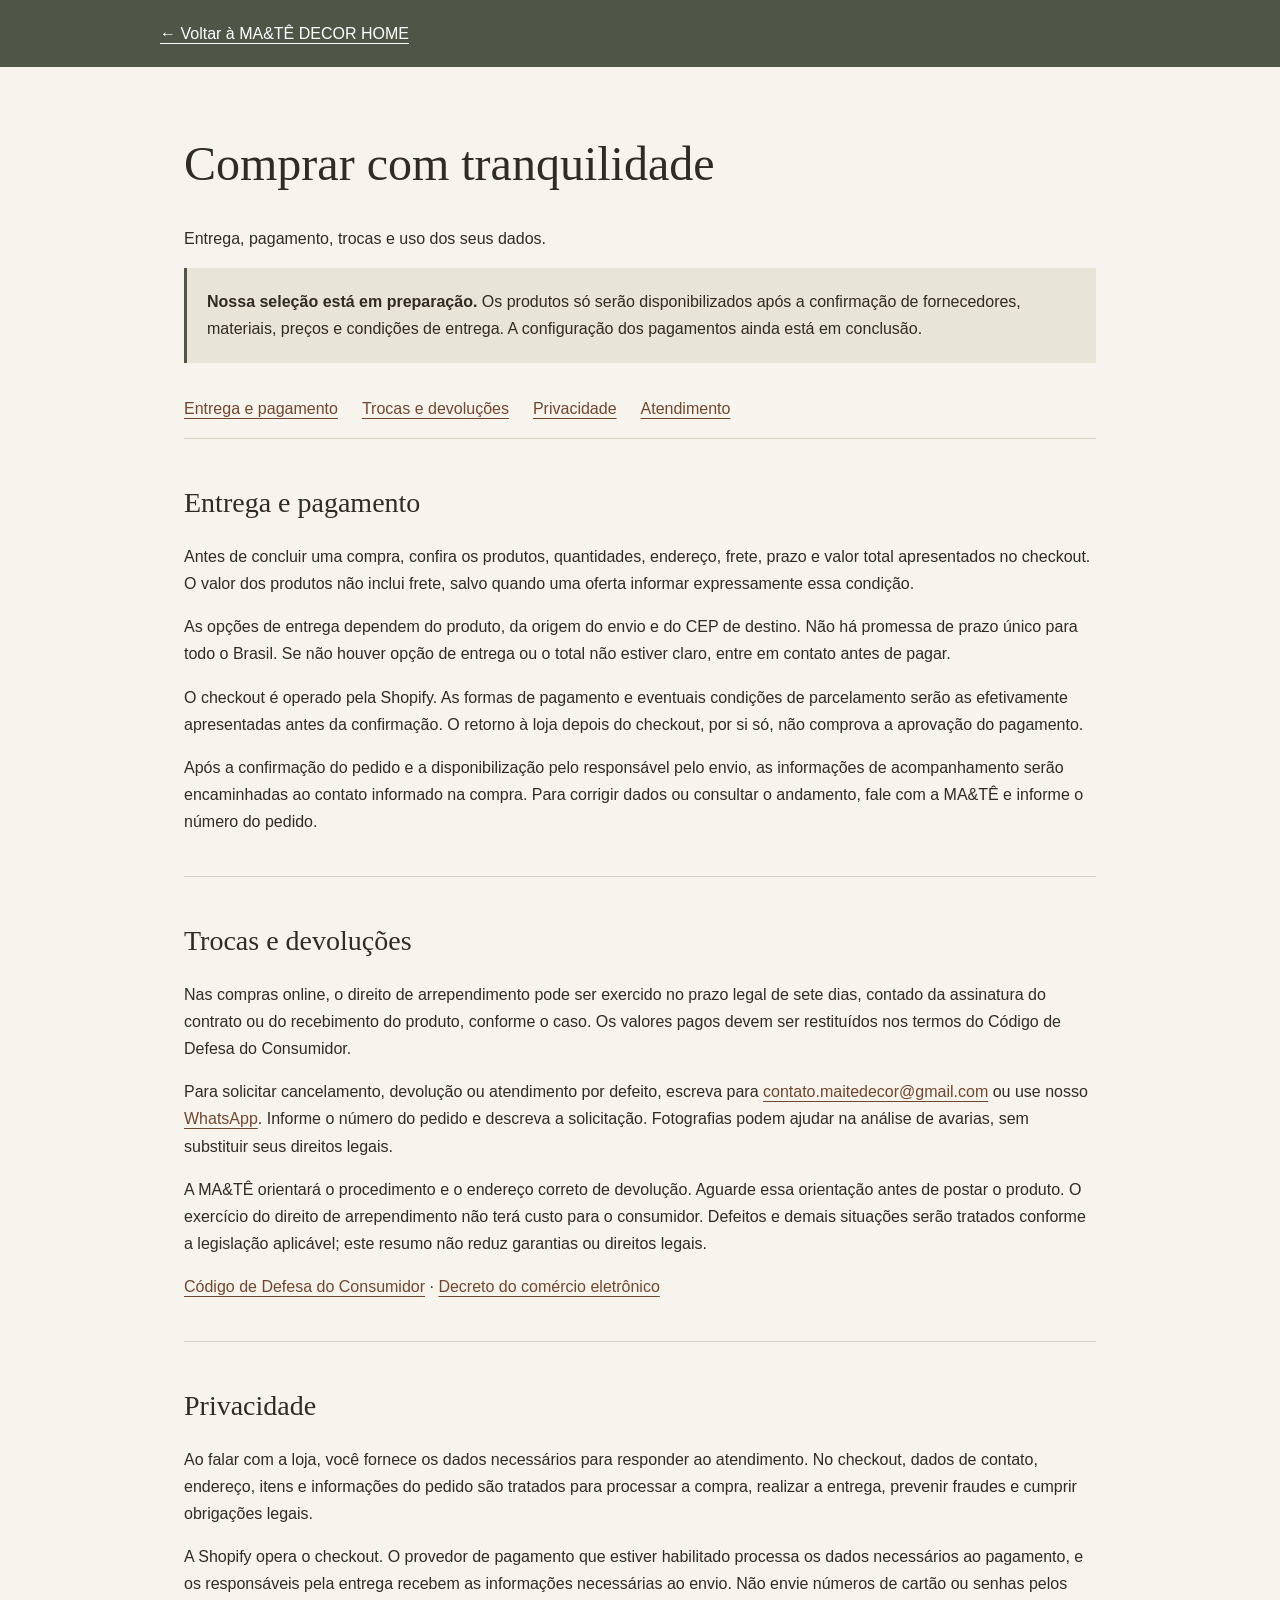
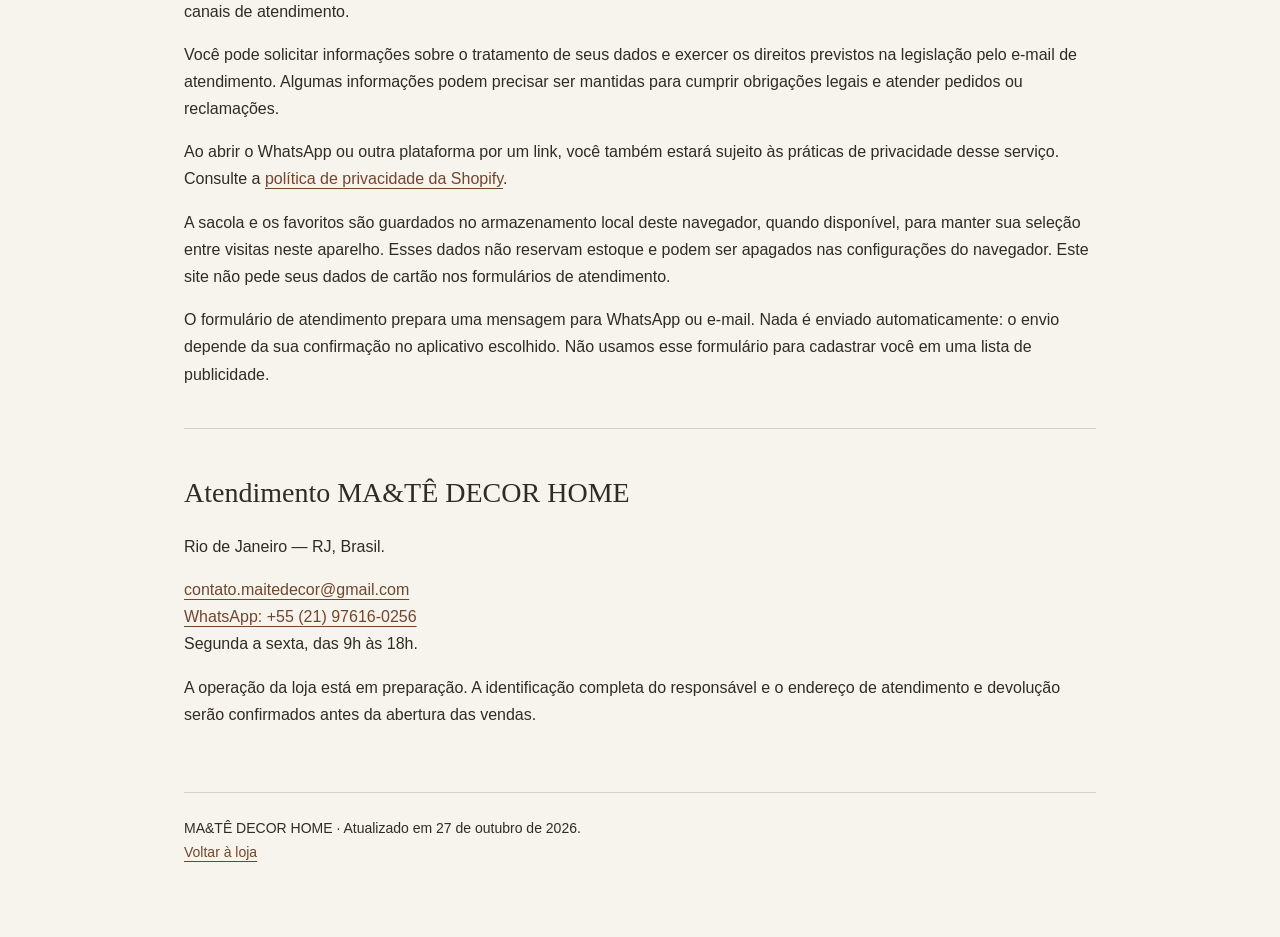
==== politicas/index.html @ 67cb6aa8 "Complete storefront navigation, product details and persistent shopping flows" ====
<!doctype html>
<html lang="pt-BR">
<head>
  <meta charset="utf-8"><meta name="viewport" content="width=device-width, initial-scale=1">
  <title>Entrega, trocas e privacidade | MA&TÊ DECOR HOME</title>
  <meta name="description" content="Informações de compra, entrega, devolução, privacidade e atendimento da MA&TÊ DECOR HOME.">
  <link rel="canonical" href="https://maitedecor.com.br/politicas/">
  <style>
    :root{color-scheme:light}*{box-sizing:border-box}body{margin:0;background:#f7f4ed;color:#302b23;font:16px/1.7 Arial,sans-serif}header{background:#4f5547;color:#fff;padding:20px max(24px,calc((100% - 960px)/2))}header a{color:inherit}main{max-width:960px;margin:auto;padding:36px 24px 72px}h1,h2{font-family:Georgia,serif;font-weight:400;line-height:1.2}h1{font-size:clamp(32px,6vw,48px)}h2{font-size:28px}a{color:#71462e;text-underline-offset:4px}a:focus-visible{outline:3px solid #71462e;outline-offset:4px}nav{display:flex;flex-wrap:wrap;gap:12px 24px;padding:16px 0}section{border-top:1px solid #d7d0c3;padding:24px 0;scroll-margin-top:24px}.notice{background:#e9e4d8;padding:20px;border-left:3px solid #4f5547}footer{border-top:1px solid #d7d0c3;margin-top:24px;padding-top:24px;font-size:14px}@media(max-width:480px){main{padding:24px 20px 48px}nav{display:grid;gap:10px}}
  </style>
</head>
<body>
  <header><a href="/">← Voltar à MA&TÊ DECOR HOME</a></header>
  <main>
    <h1>Comprar com tranquilidade</h1>
    <p>Entrega, pagamento, trocas e uso dos seus dados.</p>
    <p class="notice"><strong>Nossa seleção está em preparação.</strong> Os produtos só serão disponibilizados após a confirmação de fornecedores, materiais, preços e condições de entrega. A configuração dos pagamentos ainda está em conclusão.</p>
    <nav aria-label="Seções das políticas"><a href="#entrega">Entrega e pagamento</a><a href="#trocas">Trocas e devoluções</a><a href="#privacidade">Privacidade</a><a href="#atendimento">Atendimento</a></nav>
    <section id="entrega">
      <h2>Entrega e pagamento</h2>
      <p>Antes de concluir uma compra, confira os produtos, quantidades, endereço, frete, prazo e valor total apresentados no checkout. O valor dos produtos não inclui frete, salvo quando uma oferta informar expressamente essa condição.</p>
      <p>As opções de entrega dependem do produto, da origem do envio e do CEP de destino. Não há promessa de prazo único para todo o Brasil. Se não houver opção de entrega ou o total não estiver claro, entre em contato antes de pagar.</p>
      <p>O checkout é operado pela Shopify. As formas de pagamento e eventuais condições de parcelamento serão as efetivamente apresentadas antes da confirmação. O retorno à loja depois do checkout, por si só, não comprova a aprovação do pagamento.</p>
      <p>Após a confirmação do pedido e a disponibilização pelo responsável pelo envio, as informações de acompanhamento serão encaminhadas ao contato informado na compra. Para corrigir dados ou consultar o andamento, fale com a MA&TÊ e informe o número do pedido.</p>
    </section>
    <section id="trocas">
      <h2>Trocas e devoluções</h2>
      <p>Nas compras online, o direito de arrependimento pode ser exercido no prazo legal de sete dias, contado da assinatura do contrato ou do recebimento do produto, conforme o caso. Os valores pagos devem ser restituídos nos termos do Código de Defesa do Consumidor.</p>
      <p>Para solicitar cancelamento, devolução ou atendimento por defeito, escreva para <a href="mailto:contato.maitedecor@gmail.com">contato.maitedecor@gmail.com</a> ou use nosso <a href="https://wa.me/5521976160256">WhatsApp</a>. Informe o número do pedido e descreva a solicitação. Fotografias podem ajudar na análise de avarias, sem substituir seus direitos legais.</p>
      <p>A MA&TÊ orientará o procedimento e o endereço correto de devolução. Aguarde essa orientação antes de postar o produto. O exercício do direito de arrependimento não terá custo para o consumidor. Defeitos e demais situações serão tratados conforme a legislação aplicável; este resumo não reduz garantias ou direitos legais.</p>
      <p><a href="https://www.planalto.gov.br/ccivil_03/leis/l8078compilado.htm">Código de Defesa do Consumidor</a> · <a href="https://www.planalto.gov.br/ccivil_03/_ato2011-2014/2013/decreto/d7962.htm">Decreto do comércio eletrônico</a></p>
    </section>
    <section id="privacidade">
      <h2>Privacidade</h2>
      <p>Ao falar com a loja, você fornece os dados necessários para responder ao atendimento. No checkout, dados de contato, endereço, itens e informações do pedido são tratados para processar a compra, realizar a entrega, prevenir fraudes e cumprir obrigações legais.</p>
      <p>A Shopify opera o checkout. O provedor de pagamento que estiver habilitado processa os dados necessários ao pagamento, e os responsáveis pela entrega recebem as informações necessárias ao envio. Não envie números de cartão ou senhas pelos canais de atendimento.</p>
      <p>Você pode solicitar informações sobre o tratamento de seus dados e exercer os direitos previstos na legislação pelo e-mail de atendimento. Algumas informações podem precisar ser mantidas para cumprir obrigações legais e atender pedidos ou reclamações.</p>
      <p>Ao abrir o WhatsApp ou outra plataforma por um link, você também estará sujeito às práticas de privacidade desse serviço. Consulte a <a href="https://www.shopify.com/br/legal/privacidade">política de privacidade da Shopify</a>.</p>
      <p>A sacola e os favoritos são guardados no armazenamento local deste navegador, quando disponível, para manter sua seleção entre visitas neste aparelho. Esses dados não reservam estoque e podem ser apagados nas configurações do navegador. Este site não pede seus dados de cartão nos formulários de atendimento.</p>
      <p>O formulário de atendimento prepara uma mensagem para WhatsApp ou e-mail. Nada é enviado automaticamente: o envio depende da sua confirmação no aplicativo escolhido. Não usamos esse formulário para cadastrar você em uma lista de publicidade.</p>
    </section>
    <section id="atendimento">
      <h2>Atendimento MA&TÊ DECOR HOME</h2><p>Rio de Janeiro — RJ, Brasil.</p>
      <p><a href="mailto:contato.maitedecor@gmail.com">contato.maitedecor@gmail.com</a><br><a href="https://wa.me/5521976160256">WhatsApp: +55 (21) 97616-0256</a><br>Segunda a sexta, das 9h às 18h.</p>
      <p>A operação da loja está em preparação. A identificação completa do responsável e o endereço de atendimento e devolução serão confirmados antes da abertura das vendas.</p>
    </section>
    <footer>MA&TÊ DECOR HOME · Atualizado em 27 de outubro de 2026.<br><a href="/">Voltar à loja</a></footer>
  </main>
</body>
</html>
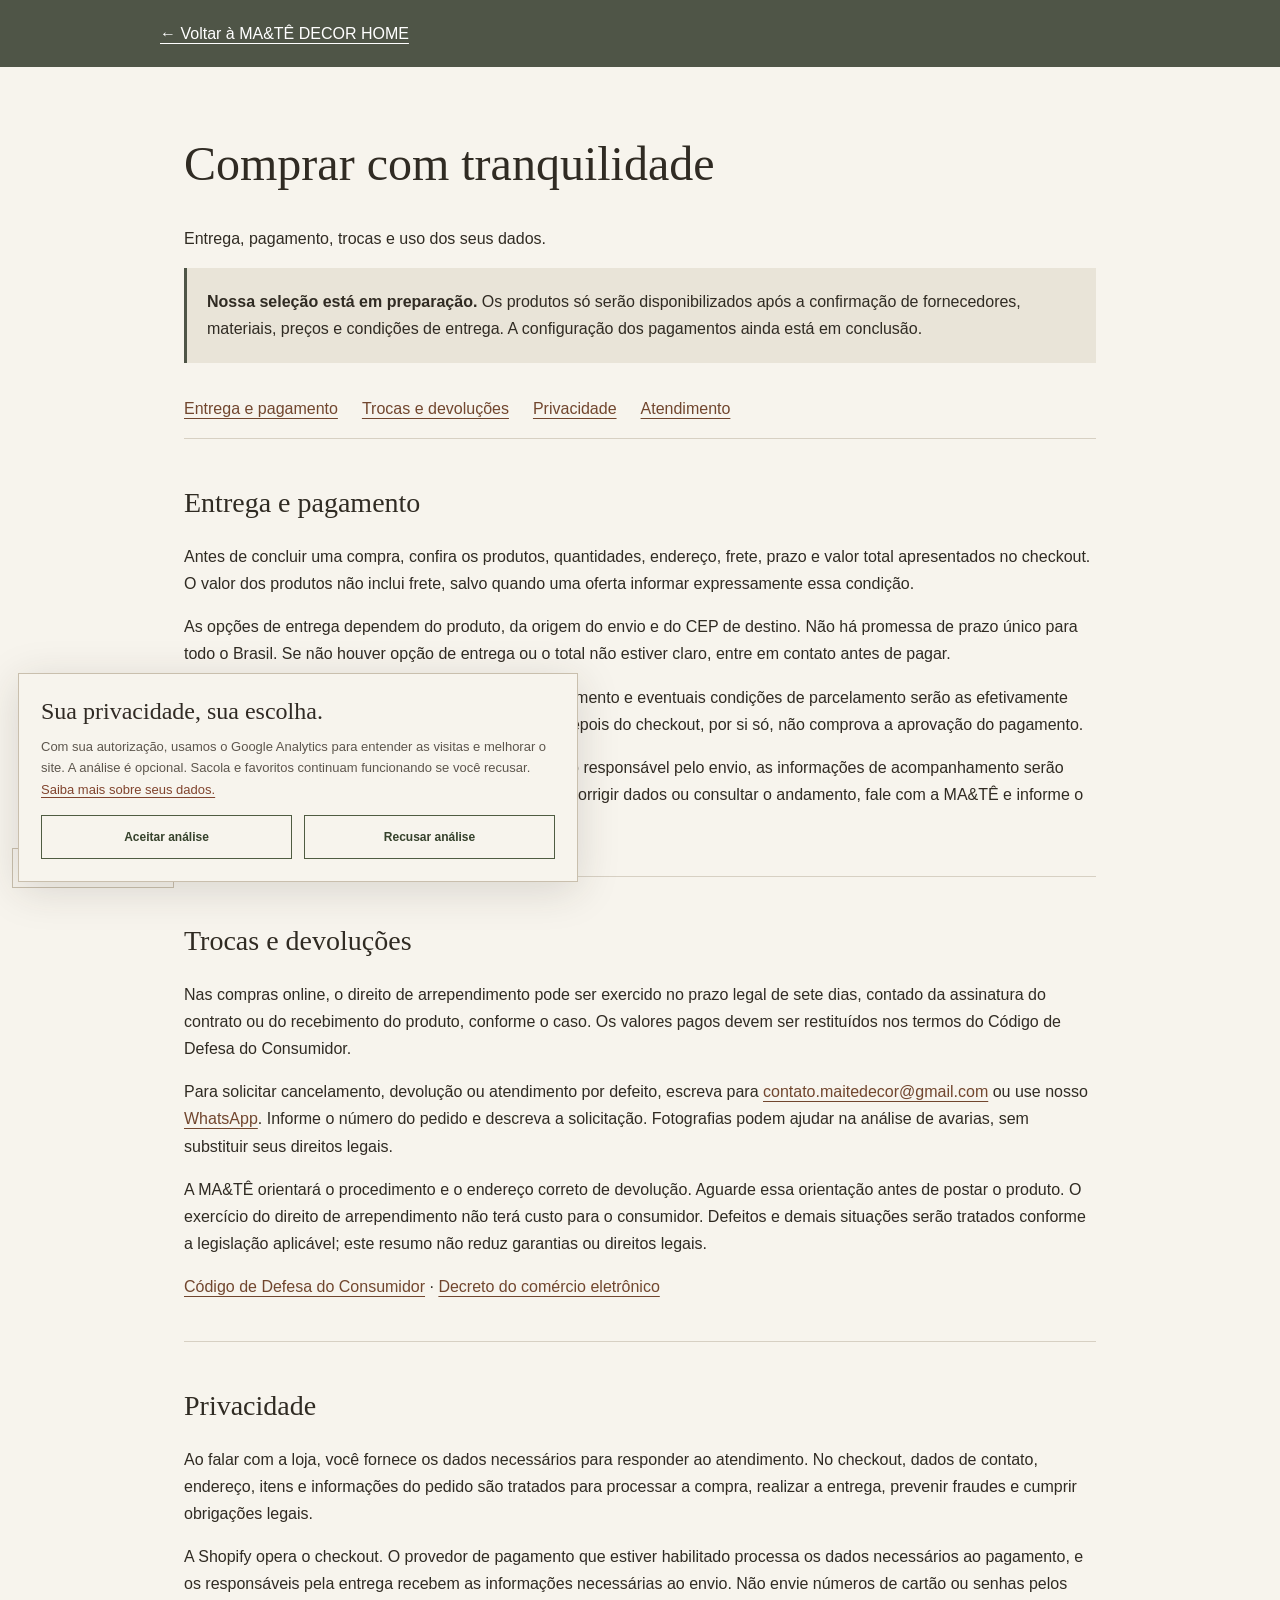
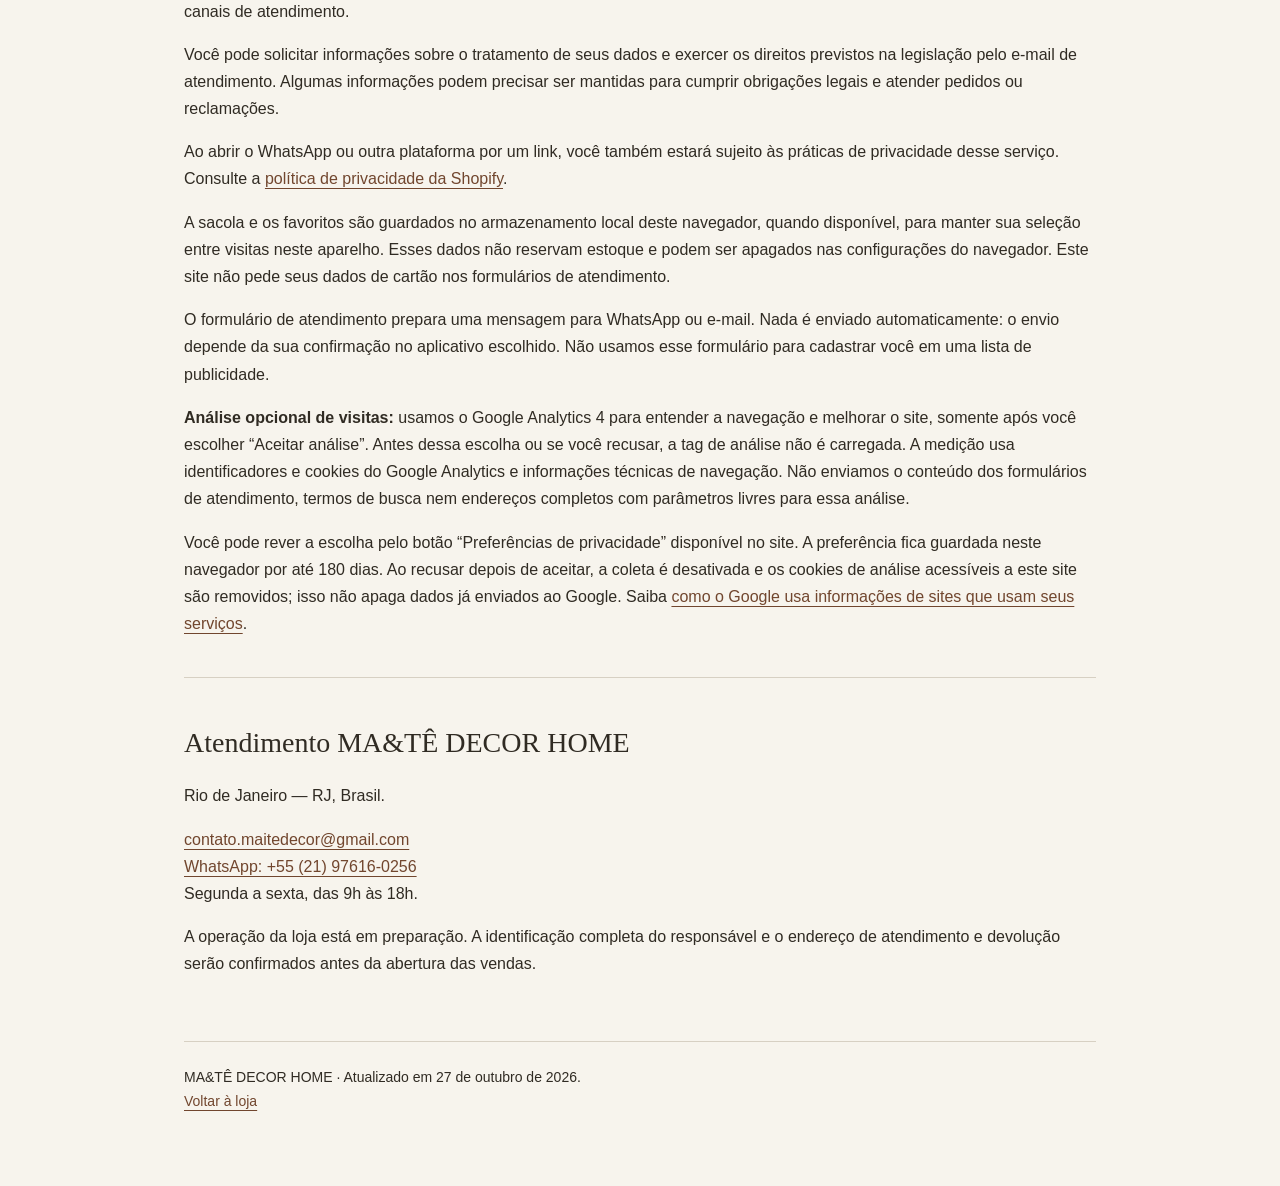
==== commit d0cb4708: "Install MAITE GA4 with opt-in analytics and privacy controls" ====
--- a/politicas/index.html
+++ b/politicas/index.html
@@ -38,6 +38,8 @@
       <p>Ao abrir o WhatsApp ou outra plataforma por um link, você também estará sujeito às práticas de privacidade desse serviço. Consulte a <a href="https://www.shopify.com/br/legal/privacidade">política de privacidade da Shopify</a>.</p>
       <p>A sacola e os favoritos são guardados no armazenamento local deste navegador, quando disponível, para manter sua seleção entre visitas neste aparelho. Esses dados não reservam estoque e podem ser apagados nas configurações do navegador. Este site não pede seus dados de cartão nos formulários de atendimento.</p>
       <p>O formulário de atendimento prepara uma mensagem para WhatsApp ou e-mail. Nada é enviado automaticamente: o envio depende da sua confirmação no aplicativo escolhido. Não usamos esse formulário para cadastrar você em uma lista de publicidade.</p>
+      <p><strong>Análise opcional de visitas:</strong> usamos o Google Analytics 4 para entender a navegação e melhorar o site, somente após você escolher “Aceitar análise”. Antes dessa escolha ou se você recusar, a tag de análise não é carregada. A medição usa identificadores e cookies do Google Analytics e informações técnicas de navegação. Não enviamos o conteúdo dos formulários de atendimento, termos de busca nem endereços completos com parâmetros livres para essa análise.</p>
+      <p>Você pode rever a escolha pelo botão “Preferências de privacidade” disponível no site. A preferência fica guardada neste navegador por até 180 dias. Ao recusar depois de aceitar, a coleta é desativada e os cookies de análise acessíveis a este site são removidos; isso não apaga dados já enviados ao Google. Saiba <a href="https://policies.google.com/technologies/partner-sites?hl=pt-BR">como o Google usa informações de sites que usam seus serviços</a>.</p>
     </section>
     <section id="atendimento">
       <h2>Atendimento MA&TÊ DECOR HOME</h2><p>Rio de Janeiro — RJ, Brasil.</p>
@@ -46,7 +48,7 @@
     </section>
     <footer>MA&TÊ DECOR HOME · Atualizado em 27 de outubro de 2026.<br><a href="/">Voltar à loja</a></footer>
   </main>
-</body>
+<script defer src="/analytics.js"></script></body>
 </html>
 
 
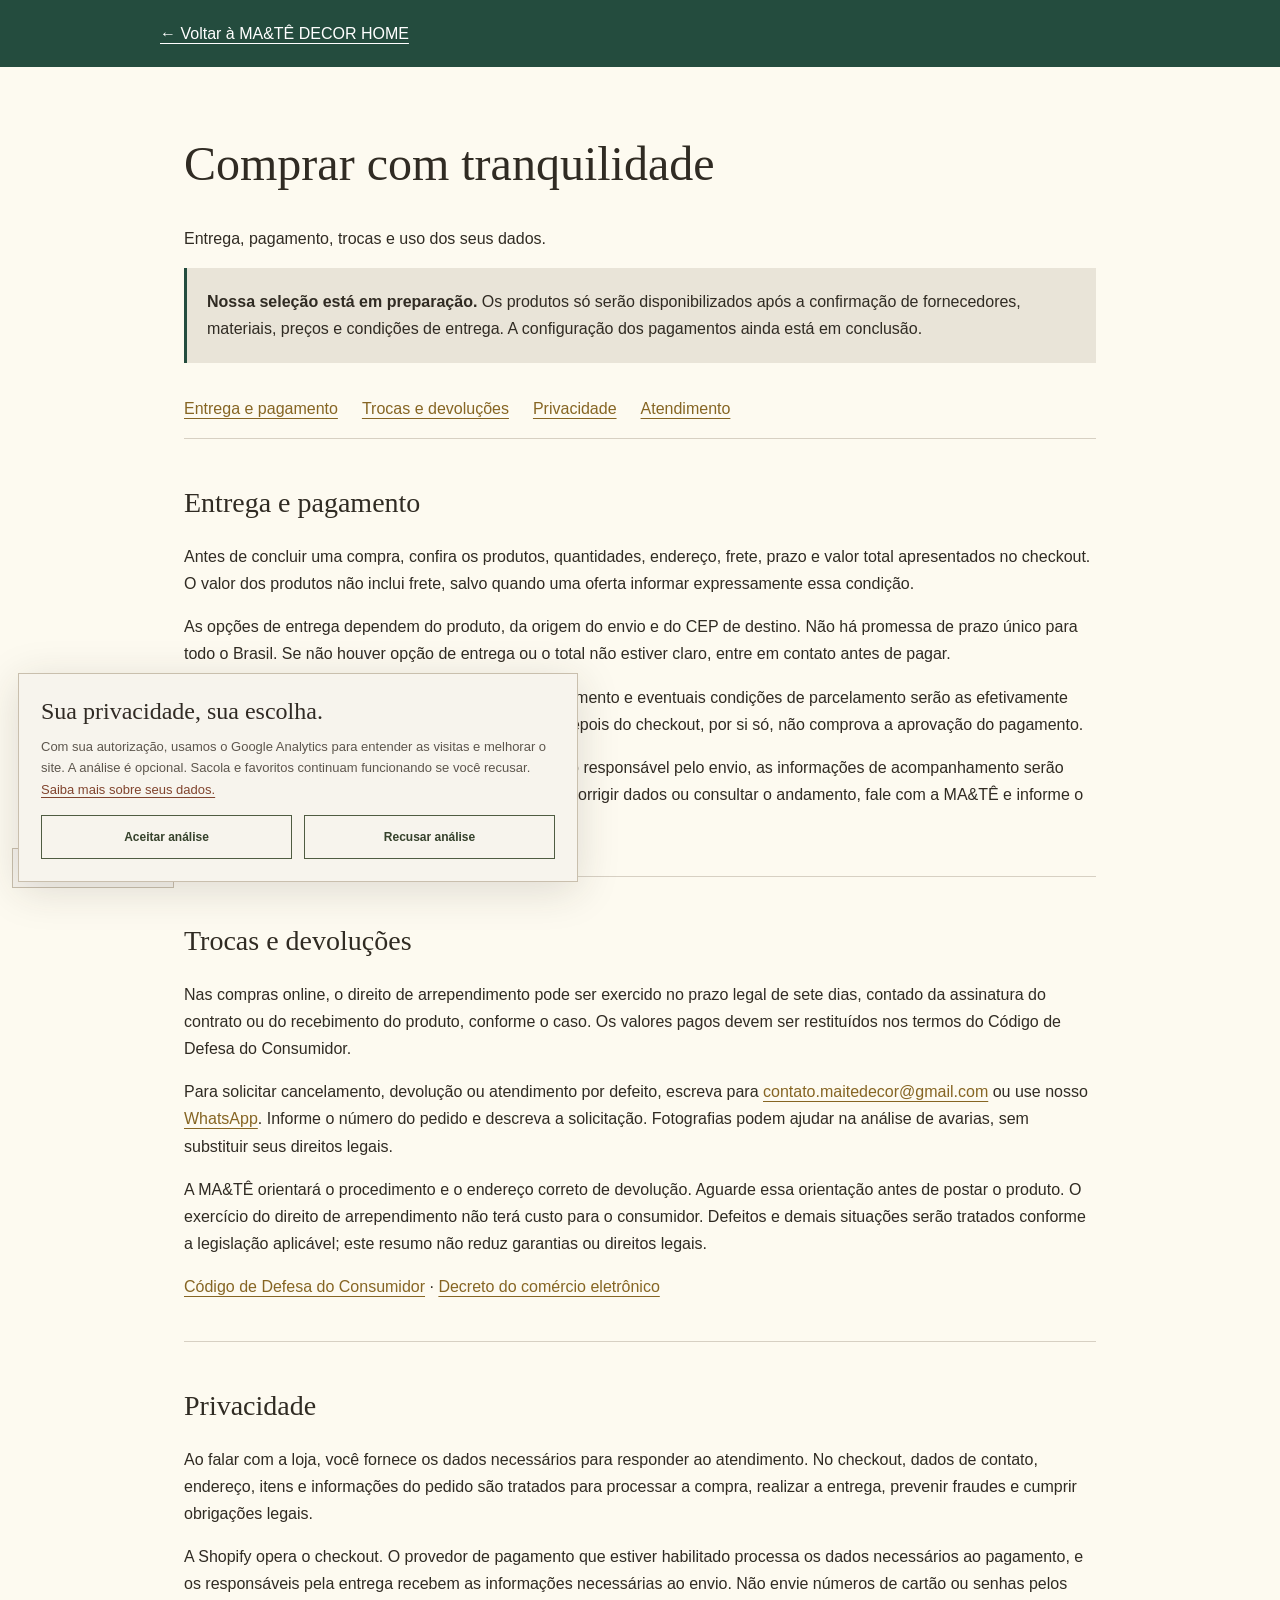
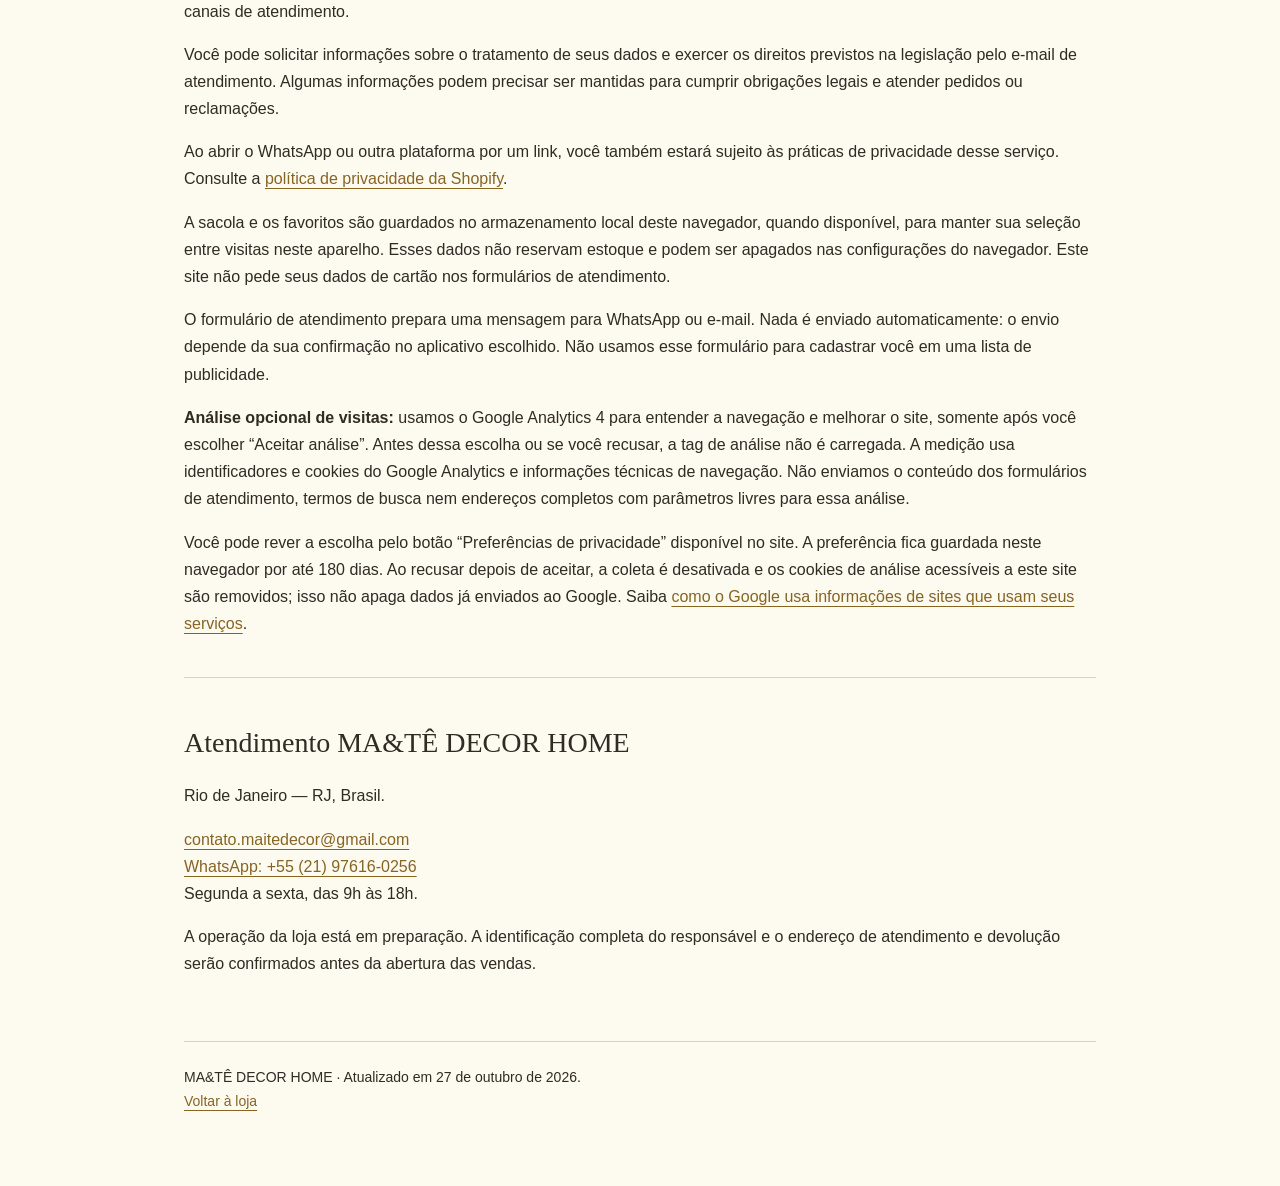
==== commit 16db37e7: "Unify brand assets across guides, policies and error page" ====
--- a/politicas/index.html
+++ b/politicas/index.html
@@ -2,11 +2,11 @@
 <html lang="pt-BR">
 <head>
   <meta charset="utf-8"><meta name="viewport" content="width=device-width, initial-scale=1">
-  <title>Entrega, trocas e privacidade | MA&TÊ DECOR HOME</title>
+  <link rel="icon" type="image/png" href="/maite-monogram.png"><meta name="theme-color" content="#244c3e"><title>Entrega, trocas e privacidade | MA&TÊ DECOR HOME</title>
   <meta name="description" content="Informações de compra, entrega, devolução, privacidade e atendimento da MA&TÊ DECOR HOME.">
   <link rel="canonical" href="https://maitedecor.com.br/politicas/">
   <style>
-    :root{color-scheme:light}*{box-sizing:border-box}body{margin:0;background:#f7f4ed;color:#302b23;font:16px/1.7 Arial,sans-serif}header{background:#4f5547;color:#fff;padding:20px max(24px,calc((100% - 960px)/2))}header a{color:inherit}main{max-width:960px;margin:auto;padding:36px 24px 72px}h1,h2{font-family:Georgia,serif;font-weight:400;line-height:1.2}h1{font-size:clamp(32px,6vw,48px)}h2{font-size:28px}a{color:#71462e;text-underline-offset:4px}a:focus-visible{outline:3px solid #71462e;outline-offset:4px}nav{display:flex;flex-wrap:wrap;gap:12px 24px;padding:16px 0}section{border-top:1px solid #d7d0c3;padding:24px 0;scroll-margin-top:24px}.notice{background:#e9e4d8;padding:20px;border-left:3px solid #4f5547}footer{border-top:1px solid #d7d0c3;margin-top:24px;padding-top:24px;font-size:14px}@media(max-width:480px){main{padding:24px 20px 48px}nav{display:grid;gap:10px}}
+    :root{color-scheme:light}*{box-sizing:border-box}body{margin:0;background:#fdfaf0;color:#302b23;font:16px/1.7 Arial,sans-serif}header{background:#244c3e;color:#fff;padding:20px max(24px,calc((100% - 960px)/2))}header a{color:inherit}main{max-width:960px;margin:auto;padding:36px 24px 72px}h1,h2{font-family:Georgia,serif;font-weight:400;line-height:1.2}h1{font-size:clamp(32px,6vw,48px)}h2{font-size:28px}a{color:#866523;text-underline-offset:4px}a:focus-visible{outline:3px solid #866523;outline-offset:4px}nav{display:flex;flex-wrap:wrap;gap:12px 24px;padding:16px 0}section{border-top:1px solid #d7d0c3;padding:24px 0;scroll-margin-top:24px}.notice{background:#e9e4d8;padding:20px;border-left:3px solid #244c3e}footer{border-top:1px solid #d7d0c3;margin-top:24px;padding-top:24px;font-size:14px}@media(max-width:480px){main{padding:24px 20px 48px}nav{display:grid;gap:10px}}
   </style>
 </head>
 <body>
@@ -50,5 +50,3 @@
   </main>
 <script defer src="/analytics.js"></script></body>
 </html>
-
-
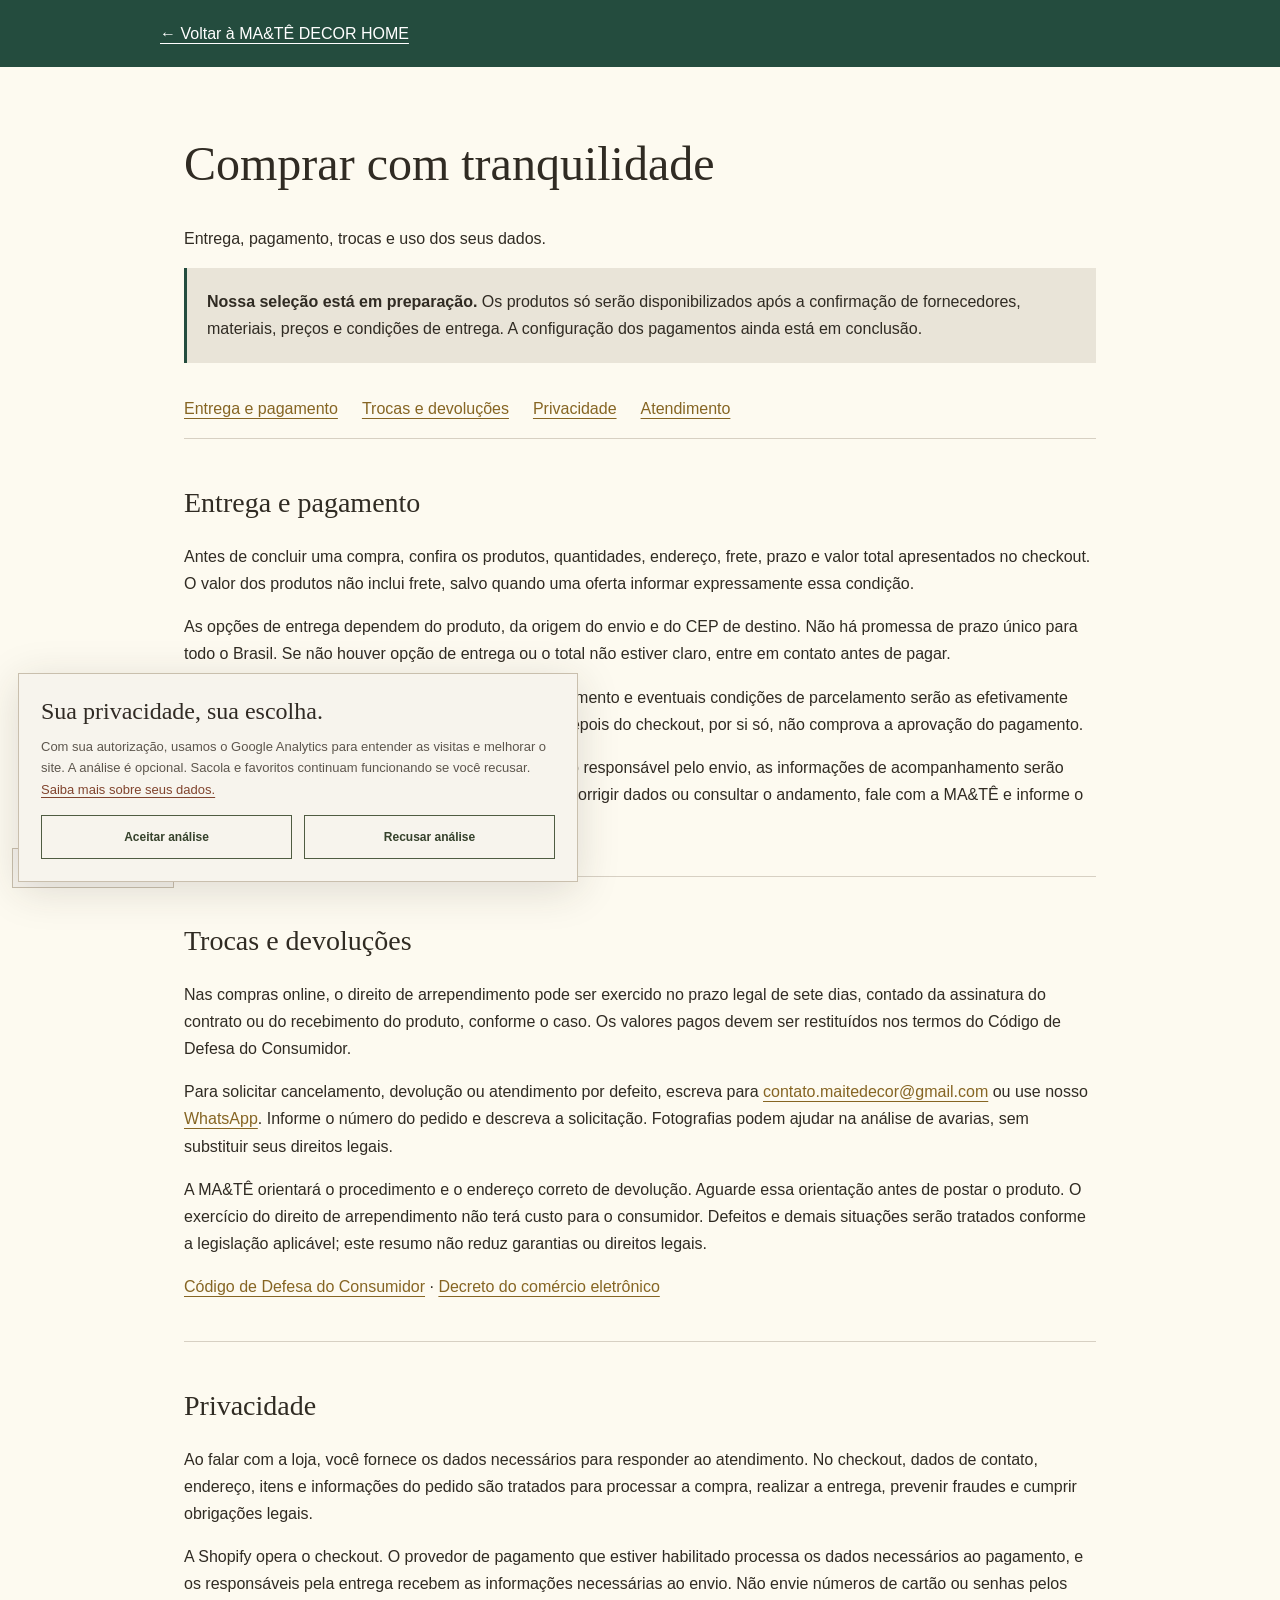
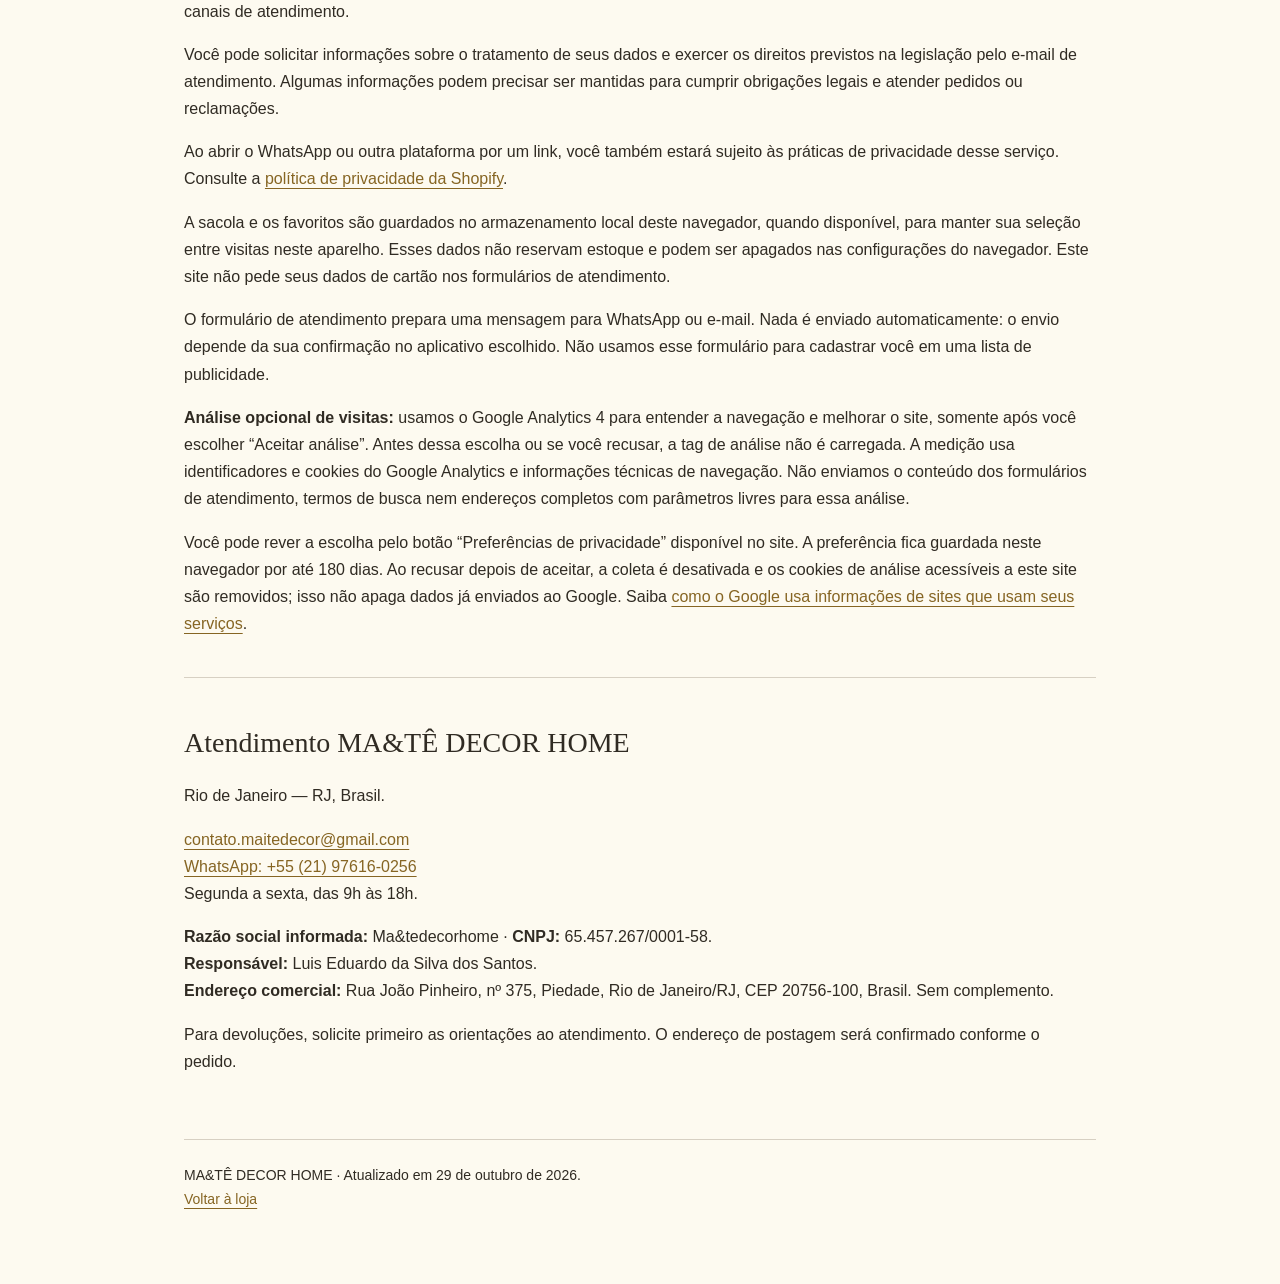
==== commit 3551fb8a: "Completa identificacao comercial e acesso aos pedidos" ====
--- a/politicas/index.html
+++ b/politicas/index.html
@@ -44,9 +44,10 @@
     <section id="atendimento">
       <h2>Atendimento MA&TÊ DECOR HOME</h2><p>Rio de Janeiro — RJ, Brasil.</p>
       <p><a href="mailto:contato.maitedecor@gmail.com">contato.maitedecor@gmail.com</a><br><a href="https://wa.me/5521976160256">WhatsApp: +55 (21) 97616-0256</a><br>Segunda a sexta, das 9h às 18h.</p>
-      <p>A operação da loja está em preparação. A identificação completa do responsável e o endereço de atendimento e devolução serão confirmados antes da abertura das vendas.</p>
+      <p><strong>Razão social informada:</strong> Ma&amp;tedecorhome · <strong>CNPJ:</strong> 65.457.267/0001-58.<br><strong>Responsável:</strong> Luis Eduardo da Silva dos Santos.<br><strong>Endereço comercial:</strong> Rua João Pinheiro, nº 375, Piedade, Rio de Janeiro/RJ, CEP 20756-100, Brasil. Sem complemento.</p>
+      <p>Para devoluções, solicite primeiro as orientações ao atendimento. O endereço de postagem será confirmado conforme o pedido.</p>
     </section>
-    <footer>MA&TÊ DECOR HOME · Atualizado em 27 de outubro de 2026.<br><a href="/">Voltar à loja</a></footer>
+    <footer>MA&TÊ DECOR HOME · Atualizado em 29 de outubro de 2026.<br><a href="/">Voltar à loja</a></footer>
   </main>
 <script defer src="/analytics.js"></script></body>
 </html>
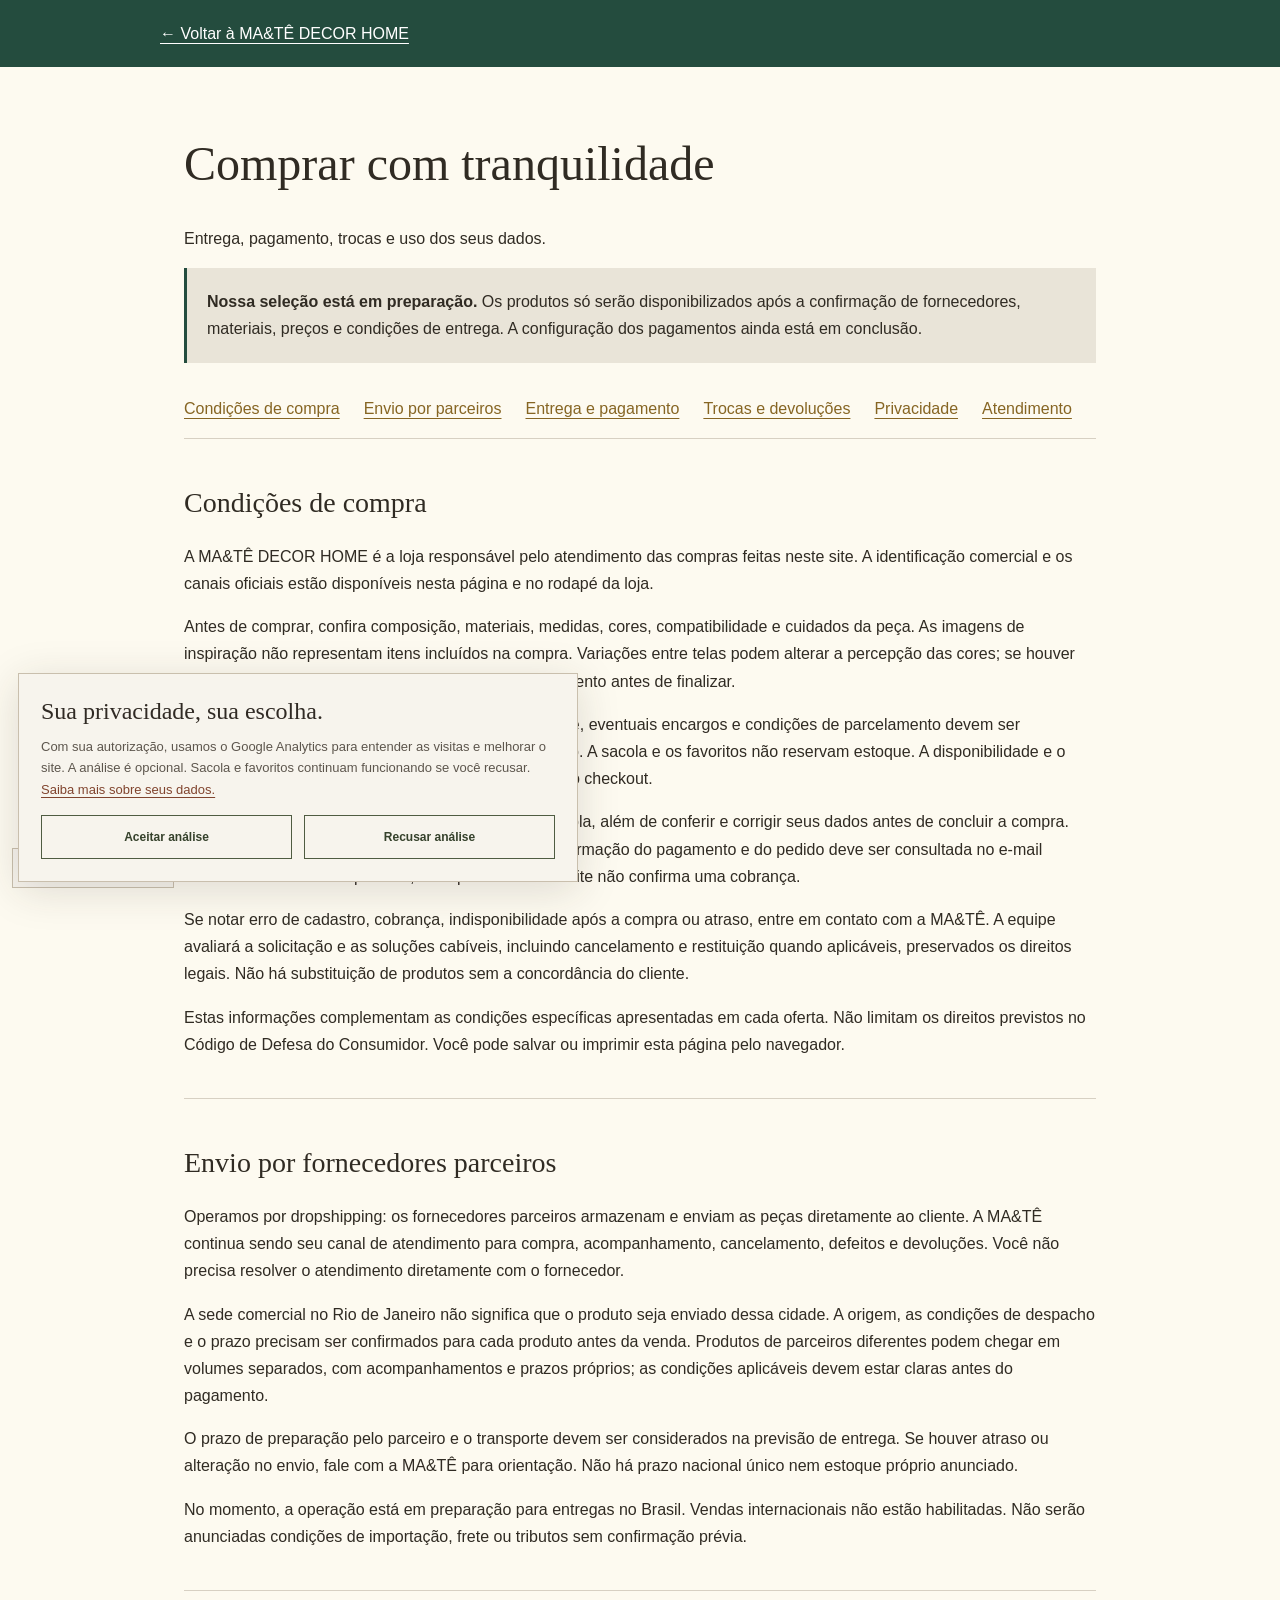
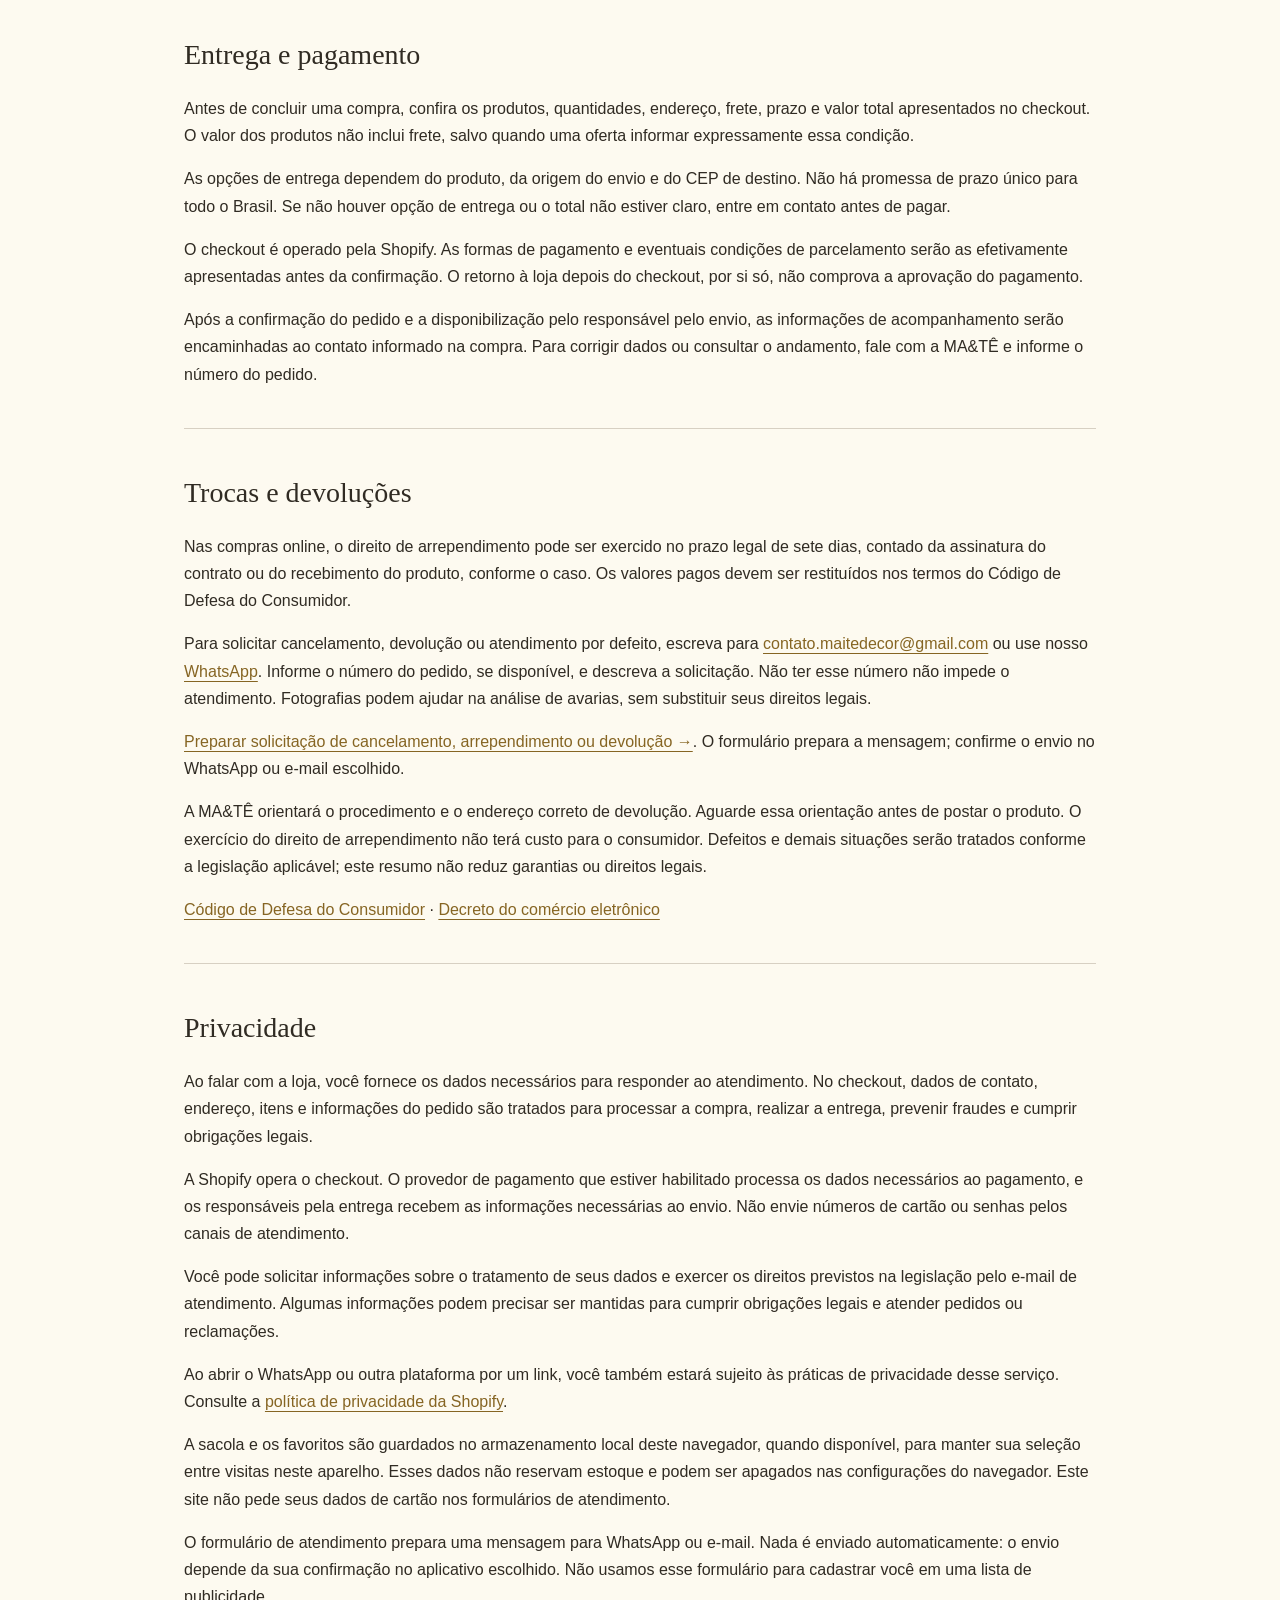
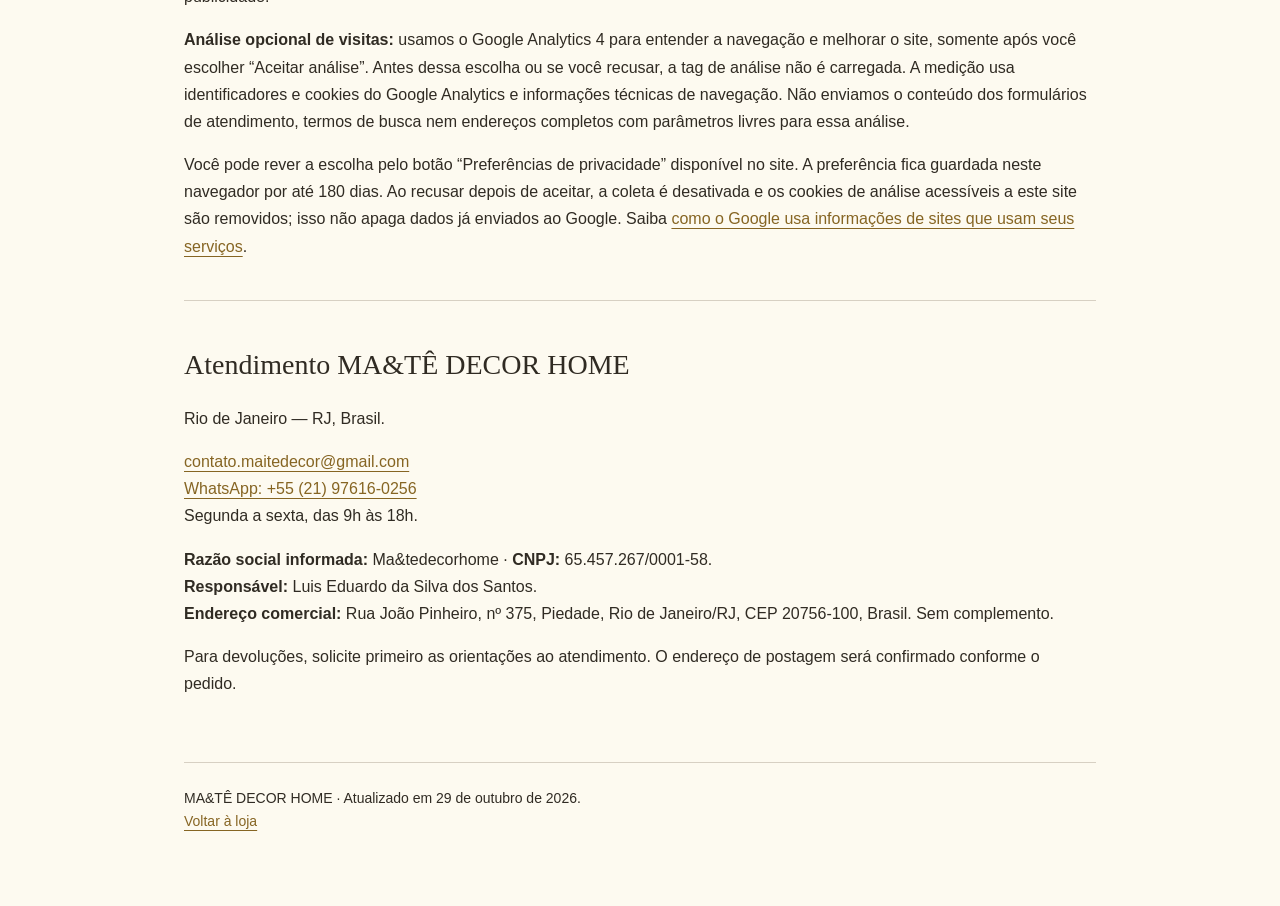
==== commit 12abd83c: "Completa transparencia de dropshipping e atendimento" ====
--- a/politicas/index.html
+++ b/politicas/index.html
@@ -15,7 +15,23 @@
     <h1>Comprar com tranquilidade</h1>
     <p>Entrega, pagamento, trocas e uso dos seus dados.</p>
     <p class="notice"><strong>Nossa seleção está em preparação.</strong> Os produtos só serão disponibilizados após a confirmação de fornecedores, materiais, preços e condições de entrega. A configuração dos pagamentos ainda está em conclusão.</p>
-    <nav aria-label="Seções das políticas"><a href="#entrega">Entrega e pagamento</a><a href="#trocas">Trocas e devoluções</a><a href="#privacidade">Privacidade</a><a href="#atendimento">Atendimento</a></nav>
+    <nav aria-label="Seções das políticas"><a href="#condicoes">Condições de compra</a><a href="#dropshipping">Envio por parceiros</a><a href="#entrega">Entrega e pagamento</a><a href="#trocas">Trocas e devoluções</a><a href="#privacidade">Privacidade</a><a href="#atendimento">Atendimento</a></nav>
+    <section id="condicoes">
+      <h2>Condições de compra</h2>
+      <p>A MA&amp;TÊ DECOR HOME é a loja responsável pelo atendimento das compras feitas neste site. A identificação comercial e os canais oficiais estão disponíveis nesta página e no rodapé da loja.</p>
+      <p>Antes de comprar, confira composição, materiais, medidas, cores, compatibilidade e cuidados da peça. As imagens de inspiração não representam itens incluídos na compra. Variações entre telas podem alterar a percepção das cores; se houver dúvida sobre alguma característica, consulte o atendimento antes de finalizar.</p>
+      <p>Os preços são apresentados em reais. Descontos, frete, eventuais encargos e condições de parcelamento devem ser conferidos no resumo do checkout antes do pagamento. A sacola e os favoritos não reservam estoque. A disponibilidade e o preço são consultados novamente antes da abertura do checkout.</p>
+      <p>Você pode revisar quantidades e remover itens da sacola, além de conferir e corrigir seus dados antes de concluir a compra. Não é obrigatório criar uma conta para comprar. A confirmação do pagamento e do pedido deve ser consultada no e-mail informado e na área de pedidos; o simples retorno ao site não confirma uma cobrança.</p>
+      <p>Se notar erro de cadastro, cobrança, indisponibilidade após a compra ou atraso, entre em contato com a MA&amp;TÊ. A equipe avaliará a solicitação e as soluções cabíveis, incluindo cancelamento e restituição quando aplicáveis, preservados os direitos legais. Não há substituição de produtos sem a concordância do cliente.</p>
+      <p>Estas informações complementam as condições específicas apresentadas em cada oferta. Não limitam os direitos previstos no Código de Defesa do Consumidor. Você pode salvar ou imprimir esta página pelo navegador.</p>
+    </section>
+    <section id="dropshipping">
+      <h2>Envio por fornecedores parceiros</h2>
+      <p>Operamos por dropshipping: os fornecedores parceiros armazenam e enviam as peças diretamente ao cliente. A MA&amp;TÊ continua sendo seu canal de atendimento para compra, acompanhamento, cancelamento, defeitos e devoluções. Você não precisa resolver o atendimento diretamente com o fornecedor.</p>
+      <p>A sede comercial no Rio de Janeiro não significa que o produto seja enviado dessa cidade. A origem, as condições de despacho e o prazo precisam ser confirmados para cada produto antes da venda. Produtos de parceiros diferentes podem chegar em volumes separados, com acompanhamentos e prazos próprios; as condições aplicáveis devem estar claras antes do pagamento.</p>
+      <p>O prazo de preparação pelo parceiro e o transporte devem ser considerados na previsão de entrega. Se houver atraso ou alteração no envio, fale com a MA&amp;TÊ para orientação. Não há prazo nacional único nem estoque próprio anunciado.</p>
+      <p>No momento, a operação está em preparação para entregas no Brasil. Vendas internacionais não estão habilitadas. Não serão anunciadas condições de importação, frete ou tributos sem confirmação prévia.</p>
+    </section>
     <section id="entrega">
       <h2>Entrega e pagamento</h2>
       <p>Antes de concluir uma compra, confira os produtos, quantidades, endereço, frete, prazo e valor total apresentados no checkout. O valor dos produtos não inclui frete, salvo quando uma oferta informar expressamente essa condição.</p>
@@ -26,7 +42,8 @@
     <section id="trocas">
       <h2>Trocas e devoluções</h2>
       <p>Nas compras online, o direito de arrependimento pode ser exercido no prazo legal de sete dias, contado da assinatura do contrato ou do recebimento do produto, conforme o caso. Os valores pagos devem ser restituídos nos termos do Código de Defesa do Consumidor.</p>
-      <p>Para solicitar cancelamento, devolução ou atendimento por defeito, escreva para <a href="mailto:contato.maitedecor@gmail.com">contato.maitedecor@gmail.com</a> ou use nosso <a href="https://wa.me/5521976160256">WhatsApp</a>. Informe o número do pedido e descreva a solicitação. Fotografias podem ajudar na análise de avarias, sem substituir seus direitos legais.</p>
+      <p>Para solicitar cancelamento, devolução ou atendimento por defeito, escreva para <a href="mailto:contato.maitedecor@gmail.com">contato.maitedecor@gmail.com</a> ou use nosso <a href="https://wa.me/5521976160256">WhatsApp</a>. Informe o número do pedido, se disponível, e descreva a solicitação. Não ter esse número não impede o atendimento. Fotografias podem ajudar na análise de avarias, sem substituir seus direitos legais.</p>
+      <p><a href="/?pagina=atendimento">Preparar solicitação de cancelamento, arrependimento ou devolução →</a>. O formulário prepara a mensagem; confirme o envio no WhatsApp ou e-mail escolhido.</p>
       <p>A MA&TÊ orientará o procedimento e o endereço correto de devolução. Aguarde essa orientação antes de postar o produto. O exercício do direito de arrependimento não terá custo para o consumidor. Defeitos e demais situações serão tratados conforme a legislação aplicável; este resumo não reduz garantias ou direitos legais.</p>
       <p><a href="https://www.planalto.gov.br/ccivil_03/leis/l8078compilado.htm">Código de Defesa do Consumidor</a> · <a href="https://www.planalto.gov.br/ccivil_03/_ato2011-2014/2013/decreto/d7962.htm">Decreto do comércio eletrônico</a></p>
     </section>
